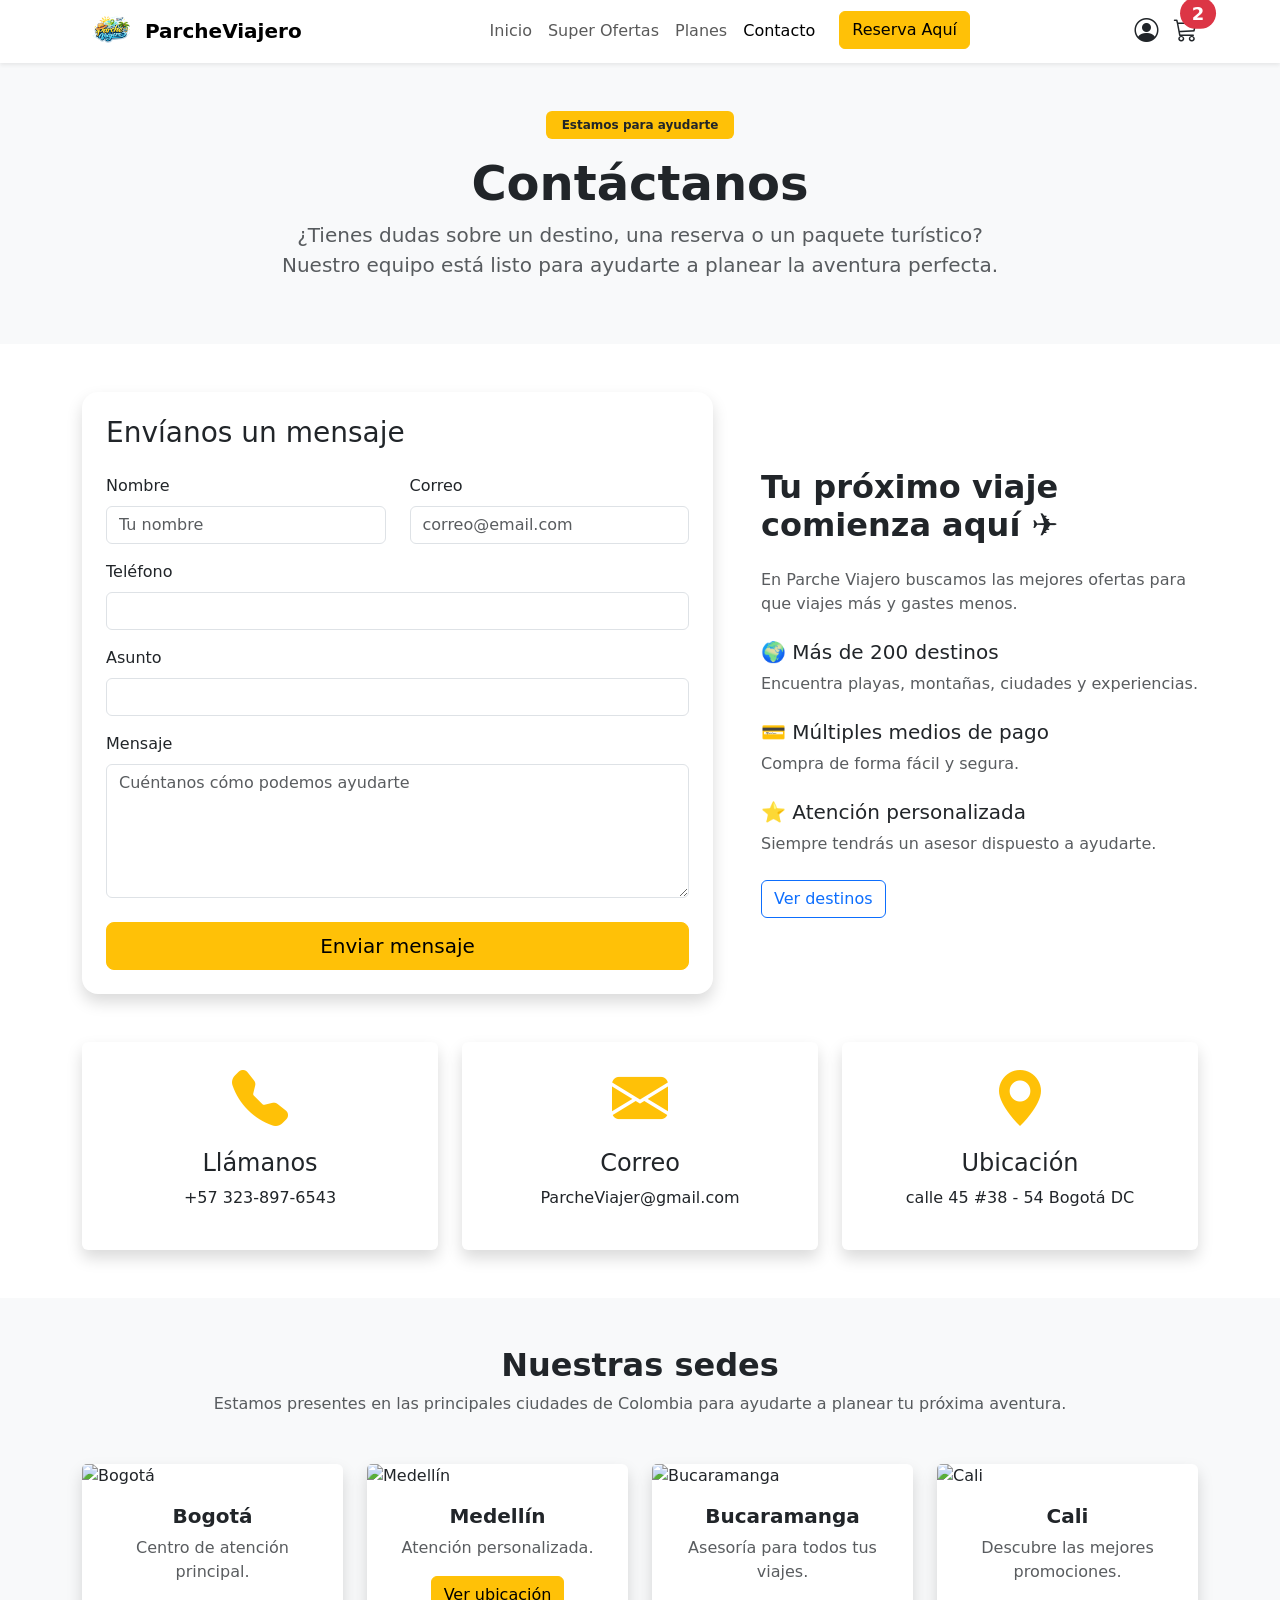
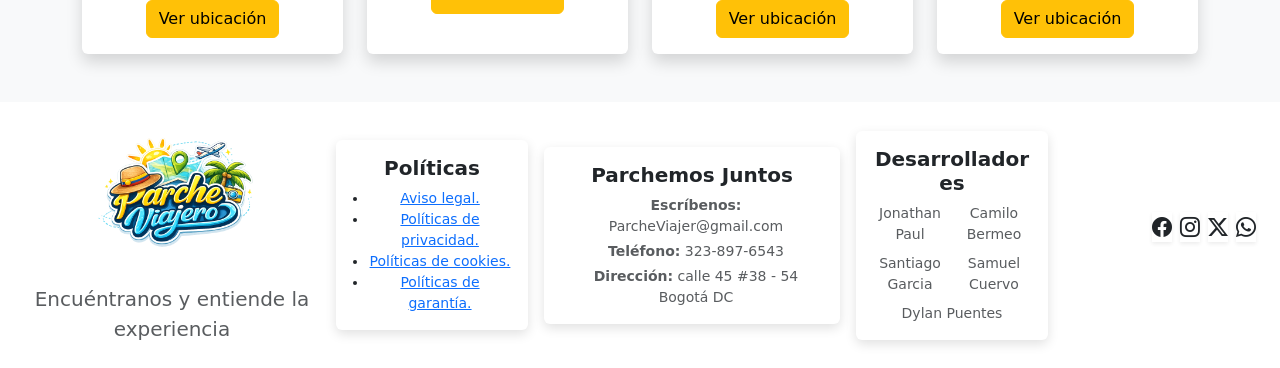
==== contacto.html @ cab7b733 "Agrega página de contacto e imágenes de sedes" ====
<!DOCTYPE html>
<html lang="en">
<head>
    <meta charset="UTF-8">
    <meta name="viewport" content="width=device-width, initial-scale=1.0">
    <title>Parche viajero - Contacto</title>
    <link rel="stylesheet" href="./css/styles.css">
    <link rel="stylesheet" href="./css/navbar.css">
    <link href="https://cdn.jsdelivr.net/npm/bootstrap@5.3.3/dist/css/bootstrap.min.css" rel="stylesheet">
    <link rel="stylesheet" href="https://cdn.jsdelivr.net/npm/bootstrap-icons@1.13.1/font/bootstrap-icons.min.css">
    <link href="https://fonts.googleapis.com/css2?family=Montserrat:wght@600;700&family=Inter:wght@300;400;500&display=swap" rel="stylesheet">
</head>
<body>

    <!-- ================= NAVBAR ================= -->
   <nav class="navbar navbar-expand-lg bg-white shadow-sm sticky-top">

    <div class="container">

        <!-- Logo -->
        <a class="navbar-brand fw-bold d-flex align-items-center" href="index.html">

            <img src="assets/parche viajero.svg"
                alt="Parche Viajero"
                width="55"
                class="me-2">

            ParcheViajero

        </a>

        <button class="navbar-toggler"
            type="button"
            data-bs-toggle="collapse"
            data-bs-target="#menu"
            aria-controls="menu"
            aria-expanded="false"
            aria-label="Abrir menú">

            <span class="navbar-toggler-icon"></span>

        </button>

        <div class="collapse navbar-collapse" id="menu">

            <ul class="navbar-nav mx-auto">

                <li class="nav-item">
                    <a class="nav-link" href="index.html">
                        Inicio
                    </a>
                </li>

                <li class="nav-item">
                    <a class="nav-link" href="#">
                        Super Ofertas
                    </a>
                </li>

                <li class="nav-item">
                    <a class="nav-link" href="#">
                        Planes
                    </a>
                </li>

                <li class="nav-item">
                    <a class="nav-link active" href="contacto.html">
                        Contacto
                    </a>
                </li>

                <li class="nav-item ms-lg-3">
                    <a class="btn btn-warning" href="#">
                        Reserva Aquí
                    </a>
                </li>

            </ul>

            <div class="d-flex align-items-center gap-3">

                <a href="#" class="text-dark fs-4">
                    <i class="bi bi-person-circle"></i>
                </a>

                <a href="#" class="text-dark fs-4 position-relative">

                    <i class="bi bi-cart3"></i>

                    <span class="position-absolute top-0 start-100 translate-middle badge rounded-pill bg-danger">
                        2
                    </span>

                </a>

            </div>

        </div>

    </div>

</nav>

    <!-- ================= NAVBAR ================= -->
<!--================== HERO CONTACTO ==================-->

<section class="py-5 bg-light">

    <div class="container text-center">

        <span class="badge bg-warning text-dark px-3 py-2 mb-3">
            Estamos para ayudarte
        </span>

        <h1 class="display-5 fw-bold">
            Contáctanos
        </h1>

        <p class="lead text-muted col-lg-8 mx-auto">

            ¿Tienes dudas sobre un destino, una reserva o un paquete turístico?
            Nuestro equipo está listo para ayudarte a planear la aventura perfecta.

        </p>

    </div>

</section>

<!--================== FORMULARIO ==================-->

<section class="py-5">

    <div class="container">

        <div class="row g-5 align-items-center">

            <!-- Formulario -->

            <div class="col-lg-7">

                <div class="card shadow border-0 rounded-4 p-4">

                    <h3 class="mb-4">
                        Envíanos un mensaje
                    </h3>

                    <form>

                        <div class="row">

                            <div class="col-md-6 mb-3">

                                <label class="form-label">
                                    Nombre
                                </label>

                                <input
                                    type="text"
                                    class="form-control"
                                    placeholder="Tu nombre">

                            </div>

                            <div class="col-md-6 mb-3">

                                <label class="form-label">
                                    Correo
                                </label>

                                <input
                                    type="email"
                                    class="form-control"
                                    placeholder="correo@email.com">

                            </div>

                        </div>

                        <div class="mb-3">

                            <label class="form-label">
                                Teléfono
                            </label>

                            <input
                                type="tel"
                                class="form-control">

                        </div>

                        <div class="mb-3">

                            <label class="form-label">
                                Asunto
                            </label>

                            <input
                                type="text"
                                class="form-control">

                        </div>

                        <div class="mb-4">

                            <label class="form-label">
                                Mensaje
                            </label>

                            <textarea
                                class="form-control"
                                rows="5"
                                placeholder="Cuéntanos cómo podemos ayudarte"></textarea>

                        </div>

                        <button class="btn btn-warning btn-lg w-100">

                            Enviar mensaje

                        </button>

                    </form>

                </div>

            </div>

            <!-- Información -->

            <div class="col-lg-5">

                <h2 class="fw-bold">

                    Tu próximo viaje comienza aquí ✈️

                </h2>

                <p class="text-muted my-4">

                    En Parche Viajero buscamos las mejores ofertas para que
                    viajes más y gastes menos.

                </p>

                <div class="mb-4">

                    <h5>🌍 Más de 200 destinos</h5>

                    <p class="text-muted">
                        Encuentra playas, montañas, ciudades y experiencias.
                    </p>

                </div>

                <div class="mb-4">

                    <h5>💳 Múltiples medios de pago</h5>

                    <p class="text-muted">
                        Compra de forma fácil y segura.
                    </p>

                </div>

                <div class="mb-4">

                    <h5>⭐ Atención personalizada</h5>

                    <p class="text-muted">
                        Siempre tendrás un asesor dispuesto a ayudarte.
                    </p>

                </div>

                <a href="#" class="btn btn-outline-primary">

                    Ver destinos

                </a>

            </div>

        </div>

    </div>

</section>

<!--================== INFORMACIÓN ==================-->

<section class="pb-5">

    <div class="container">

        <div class="row g-4">

            <div class="col-lg-4">

                <div class="card text-center border-0 shadow h-100 p-4">

                    <i class="bi bi-telephone-fill display-4 text-warning"></i>

                    <h4 class="mt-3">

                        Llámanos

                    </h4>

                    <p>

                        +57 323-897-6543

                    </p>

                </div>

            </div>

            <div class="col-lg-4">

                <div class="card text-center border-0 shadow h-100 p-4">

                    <i class="bi bi-envelope-fill display-4 text-warning"></i>

                    <h4 class="mt-3">

                        Correo

                    </h4>

                    <p>

                       ParcheViajer@gmail.com

                    </p>

                </div>

            </div>

            <div class="col-lg-4">

                <div class="card text-center border-0 shadow h-100 p-4">

                    <i class="bi bi-geo-alt-fill display-4 text-warning"></i>

                    <h4 class="mt-3">

                        Ubicación

                    </h4>

                    <p>

                       calle 45 #38 - 54 Bogotá DC

                    </p>

                </div>

            </div>

        </div>

    </div>

</section>

<!--================== MAPA ==================-->
<!--================== NUESTRAS SEDES ==================-->

<section class="py-5 bg-light">

    <div class="container">

        <div class="text-center mb-5">

            <h2 class="fw-bold">
                Nuestras sedes
            </h2>

            <p class="text-muted">
                Estamos presentes en las principales ciudades de Colombia para ayudarte a planear tu próxima aventura.
            </p>

        </div>

        <div class="row g-4">

            <!-- Bogotá -->

            <div class="col-lg-3 col-md-6">

                <div class="card h-100 shadow border-0">

                    <img src="assets/bogota.svg"
                        class="card-img-top"
                        alt="Bogotá">

                    <div class="card-body text-center">

                        <h5 class="fw-bold">
                            Bogotá
                        </h5>

                        <p class="text-muted">
                            Centro de atención principal.
                        </p>

                        <a href="https://maps.google.com/?q=Bogotá,Colombia"
                            target="_blank"
                            class="btn btn-warning">

                            Ver ubicación

                        </a>

                    </div>

                </div>

            </div>

            <!-- Medellín -->

            <div class="col-lg-3 col-md-6">

                <div class="card h-100 shadow border-0">

                    <img src="assets/medellin.svg"
                        class="card-img-top"
                        alt="Medellín">

                    <div class="card-body text-center">

                        <h5 class="fw-bold">
                            Medellín
                        </h5>

                        <p class="text-muted">
                            Atención personalizada.
                        </p>

                        <a href="https://maps.google.com/?q=Medellín,Colombia"
                            target="_blank"
                            class="btn btn-warning">

                            Ver ubicación

                        </a>

                    </div>

                </div>

            </div>

            <!-- Bucaramanga -->

            <div class="col-lg-3 col-md-6">

                <div class="card h-100 shadow border-0">

                    <img src="assets/bucaramanga.svg"
                        class="card-img-top"
                        alt="Bucaramanga">

                    <div class="card-body text-center">

                        <h5 class="fw-bold">
                            Bucaramanga
                        </h5>

                        <p class="text-muted">
                            Asesoría para todos tus viajes.
                        </p>

                        <a href="https://maps.google.com/?q=Bucaramanga,Colombia"
                            target="_blank"
                            class="btn btn-warning">

                            Ver ubicación

                        </a>

                    </div>

                </div>

            </div>

            <!-- Cali -->

            <div class="col-lg-3 col-md-6">

                <div class="card h-100 shadow border-0">

                    <img src="assets/cali.svg"
                        class="card-img-top"
                        alt="Cali">

                    <div class="card-body text-center">

                        <h5 class="fw-bold">
                            Cali
                        </h5>

                        <p class="text-muted">
                            Descubre las mejores promociones.
                        </p>

                        <a href="https://maps.google.com/?q=Cali,Colombia"
                            target="_blank"
                            class="btn btn-warning">

                            Ver ubicación

                        </a>

                    </div>

                </div>

            </div>

        </div>

    </div>

</section>

<!-- ================= FOOTER ================= -->

<footer class="footer-container py-4">
        <div class="container-fluid px-4">
            <div class="row align-items-center g-3">
                <!--Imagen de parcheviajero-->
                <div class="col-xl-3 col-lg-3 col-md-6 text-center">
                    <div class="d-flex align-items-center justify-content-center mb-2">
                        <!--Titulo al lado de la imagen-->
                        <img src="./assets/parche viajero.svg" alt="Parche Viajero" class="img-fluid me-2"
                            style="max-height: 150px;">

                    </div>
                    <p class="text-muted fs-5 mb-0">Encuéntranos y entiende la experiencia</p>
                </div>
                <!--Politicas-->
                <div class="col-xl-2 col-lg-3 col-md-6">
                    <div class="card p-3 border-0 h-100 text-center">
                        <h5 class="fw-bold mb-2 text-center">Políticas</h5>
                        <ul class="list-unstyled small mb-0 ps-3" style="list-style-type: disc;">
                            <!--Links de las politicas-->
                            <li>
                                <a href="https://marketing4ecommerce.co/aviso-legal/" target="_blank"
                                    rel="noopener noreferrer" class="text-secondary-custom">Aviso legal.</a>
                            </li>
                            <li>
                                <a href="https://sedeelectronica.sic.gov.co/politica-de-tratamiento-de-datos-personales"
                                    target="_blank" rel="noopener noreferrer" class="text-secondary-custom">Políticas de
                                    privacidad.</a>
                            </li>
                            <li>
                                <a href="https://www.riohacha-laguajira.gov.co/Style%20Library/PDFs/Politicas%20de%20Cookies%20-%20Ley%201581%20de%202012.pdf"
                                    target="_blank" rel="noopener noreferrer" class="text-secondary-custom">Políticas de
                                    cookies.</a>
                            </li>
                            <li>
                                <a href="https://www.mincit.gov.co/minindustria/estrategia-transversal/regulacion/proteccion-del-consumidor"
                                    target="_blank" rel="noopener noreferrer" class="text-secondary-custom">Políticas de
                                    garantía.</a>
                            </li>
                        </ul>
                    </div>
                </div>
                <!--Contacto-->
                <div class="col-xl-3 col-lg-3 col-md-6">
                    <div class="card p-3 border-0 h-100 text-center">
                        <h5 class="fw-bold mb-2 text-center">Parchemos Juntos</h5>
                        <div class="small text-muted ps-2">
                            <p class="mb-1"><strong>Escríbenos:</strong> ParcheViajer@gmail.com</p>
                            <p class="mb-1"><strong>Teléfono:</strong> 323-897-6543</p>
                            <p class="mb-0"><strong>Dirección:</strong> calle 45 #38 - 54 Bogotá DC</p>
                        </div>
                    </div>
                </div>
                <!--Desarrolladores-->
                <div class="col-xl-2 col-lg-3 col-md-6">
                    <div class="card p-3 border-0 h-100 text-center">
                        <h5 class="fw-bold mb-2 text-center">Desarrolladores</h5>
                        <div class="row g-2 small text-muted justify-content-center align-items-center">
                            <div class="col-6 text-center">Jonathan Paul</div>
                            <div class="col-6 text-center">Camilo Bermeo</div>
                            <div class="col-6 text-center">Santiago Garcia</div>
                            <div class="col-6 text-center">Samuel Cuervo</div>
                            <div class="col-12 text-center">Dylan Puentes</div>
                        </div>
                    </div>
                </div>
                <!--Redes Sociales-->
                <div class="col-xl-2 col-lg-12 d-flex justify-content-center justify-content-xl-end gap-2 mt-3 mt-xl-0">
                    <a href="#"
                        class="social-circle shadow-sm d-flex align-items-center justify-content-center text-dark text-decoration-none">
                        <i class="bi bi-facebook fs-5"></i>
                    </a>
                    <a href="#"
                        class="social-circle shadow-sm d-flex align-items-center justify-content-center text-dark text-decoration-none">
                        <i class="bi bi-instagram fs-5"></i>
                    </a>
                    <a href="#"
                        class="social-circle shadow-sm d-flex align-items-center justify-content-center text-dark text-decoration-none">
                        <i class="bi bi-twitter-x fs-5"></i>
                    </a>
                    <a href="#"
                        class="social-circle shadow-sm d-flex align-items-center justify-content-center text-dark text-decoration-none">
                        <i class="bi bi-whatsapp fs-5"></i>
                    </a>
                </div>
            </div>
        </div>
    </footer>
<!-- ================= FOOTER ================= -->

<!-- Bootstrap JS -->

<script src="https://cdn.jsdelivr.net/npm/bootstrap@5.3.7/dist/js/bootstrap.bundle.min.js"></script>


</body>
</html>
---- css/styles.css ----
@import url(variable.css);
body{
    background-color: var(--background);
    color: var(--text-dark);

}
.btn-primary{
    background-color: var(--primary);
    border: none;
    }
.btn-primary :hover{
    background-color: var(--primary-dark);
    
}
.card{
    background-color: var(--surface);
    border-radius: var(--radius);
    box-shadow: var(--shadow);
}
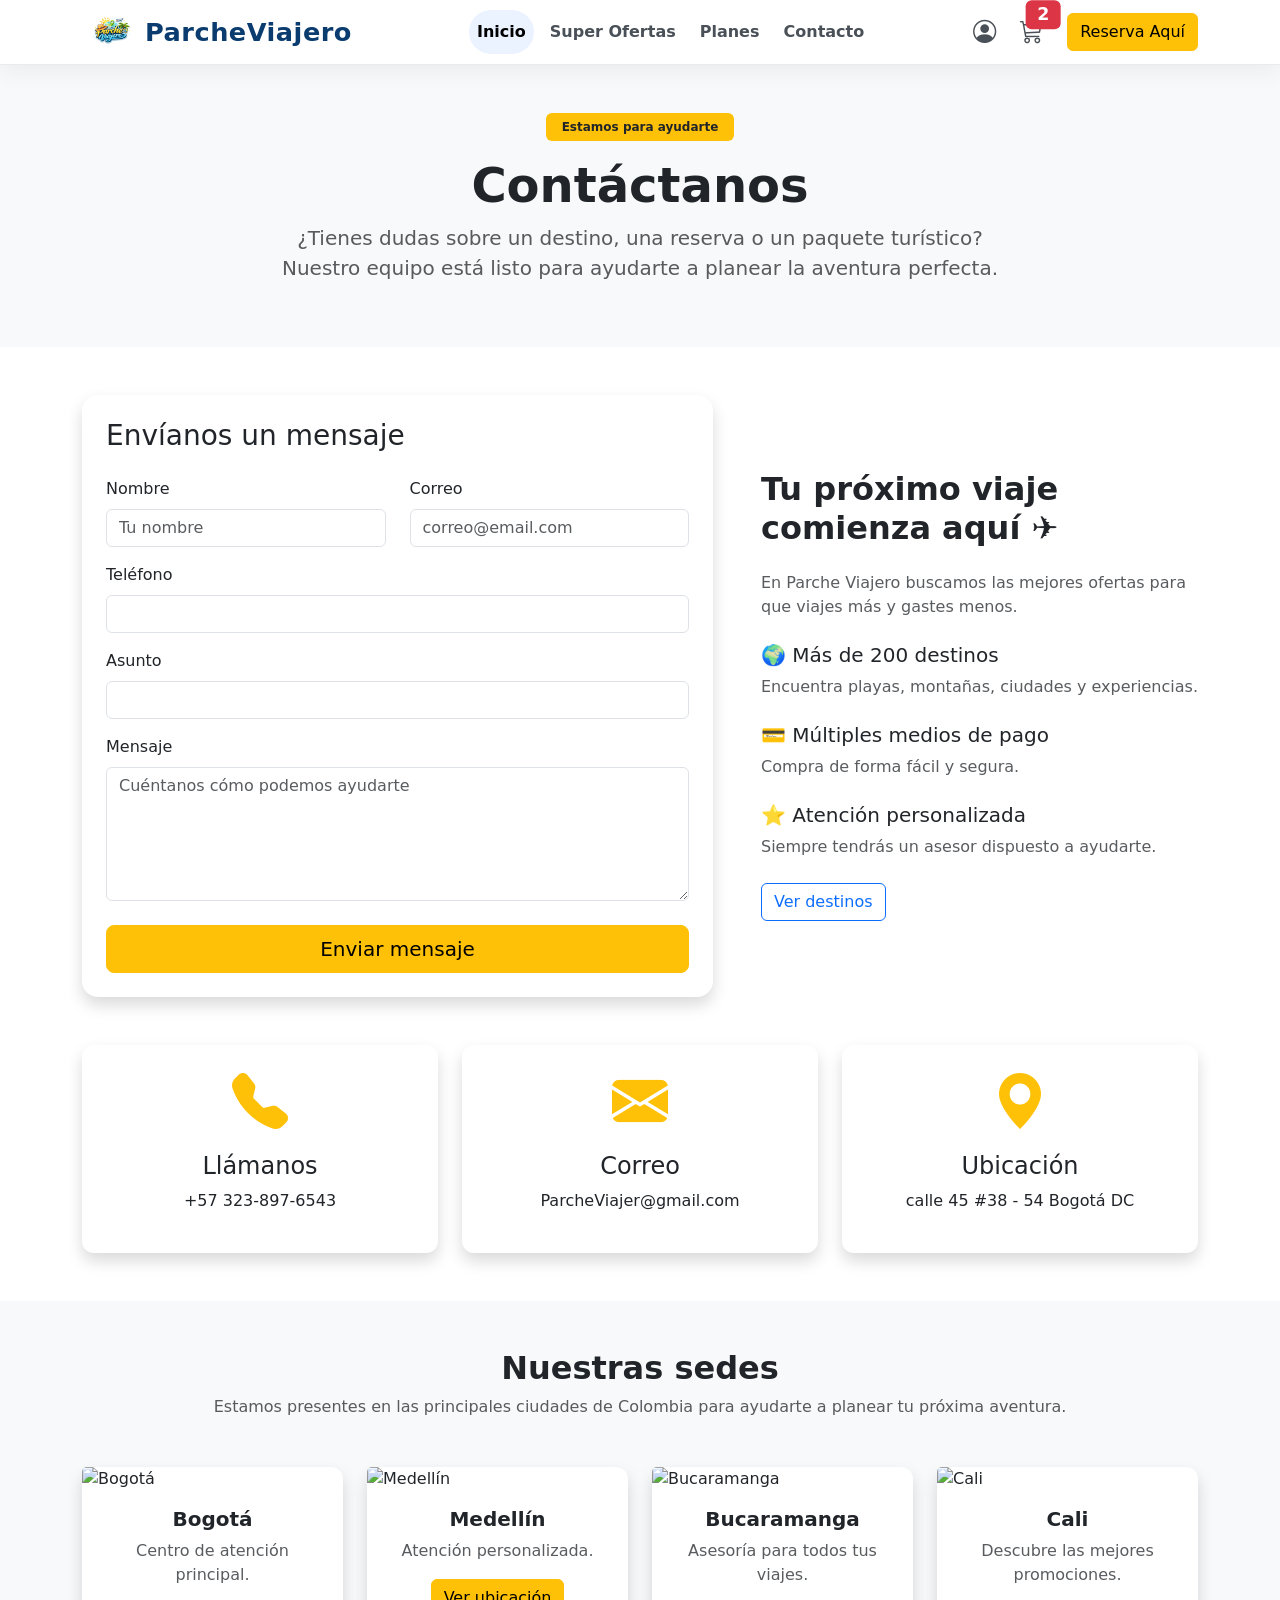
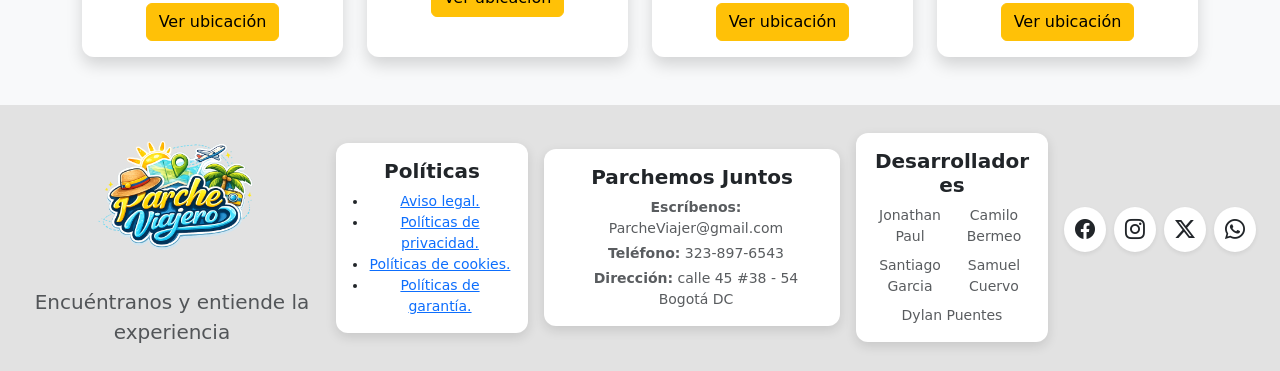
==== commit 4ee75006: "Actualiza diseño del index" ====
--- a/contacto.html
+++ b/contacto.html
@@ -6,36 +6,39 @@
     <title>Parche viajero - Contacto</title>
     <link rel="stylesheet" href="./css/styles.css">
     <link rel="stylesheet" href="./css/navbar.css">
+    <link rel="stylesheet" href="./css/footer.css">
     <link href="https://cdn.jsdelivr.net/npm/bootstrap@5.3.3/dist/css/bootstrap.min.css" rel="stylesheet">
     <link rel="stylesheet" href="https://cdn.jsdelivr.net/npm/bootstrap-icons@1.13.1/font/bootstrap-icons.min.css">
-    <link href="https://fonts.googleapis.com/css2?family=Montserrat:wght@600;700&family=Inter:wght@300;400;500&display=swap" rel="stylesheet">
+    <link
+        href="https://fonts.googleapis.com/css2?family=Montserrat:wght@600;700&family=Inter:wght@300;400;500&display=swap"
+        rel="stylesheet">
 </head>
+
 <body>
 
     <!-- ================= NAVBAR ================= -->
-   <nav class="navbar navbar-expand-lg bg-white shadow-sm sticky-top">
+    <nav class="navbar navbar-expand-lg navbar-custom sticky-top">
 
     <div class="container">
 
         <!-- Logo -->
-        <a class="navbar-brand fw-bold d-flex align-items-center" href="index.html">
+
+        <a class="navbar-brand d-flex align-items-center" href="index.html">
 
             <img src="assets/parche viajero.svg"
                 alt="Parche Viajero"
-                width="55"
-                class="me-2">
-
-            ParcheViajero
+                class="logo me-2">
+
+            <span class="logo-text">
+                ParcheViajero
+            </span>
 
         </a>
 
         <button class="navbar-toggler"
             type="button"
             data-bs-toggle="collapse"
-            data-bs-target="#menu"
-            aria-controls="menu"
-            aria-expanded="false"
-            aria-label="Abrir menú">
+            data-bs-target="#menu">
 
             <span class="navbar-toggler-icon"></span>
 
@@ -46,7 +49,7 @@
             <ul class="navbar-nav mx-auto">
 
                 <li class="nav-item">
-                    <a class="nav-link" href="index.html">
+                    <a class="nav-link active" href="index.html">
                         Inicio
                     </a>
                 </li>
@@ -64,32 +67,34 @@
                 </li>
 
                 <li class="nav-item">
-                    <a class="nav-link active" href="contacto.html">
+                    <a class="nav-link" href="contacto.html">
                         Contacto
                     </a>
                 </li>
 
-                <li class="nav-item ms-lg-3">
-                    <a class="btn btn-warning" href="#">
-                        Reserva Aquí
-                    </a>
-                </li>
-
             </ul>
 
-            <div class="d-flex align-items-center gap-3">
-
-                <a href="#" class="text-dark fs-4">
+            <div class="d-flex align-items-center">
+
+                <a href="#" class="icon-navbar me-4">
+
                     <i class="bi bi-person-circle"></i>
+
                 </a>
 
-                <a href="#" class="text-dark fs-4 position-relative">
+                <a href="#" class="icon-navbar position-relative me-4">
 
                     <i class="bi bi-cart3"></i>
 
-                    <span class="position-absolute top-0 start-100 translate-middle badge rounded-pill bg-danger">
+                    <span class="badge bg-danger position-absolute top-0 start-100 translate-middle">
                         2
                     </span>
+
+                </a>
+
+                <a href="#" class="btn btn-warning btn-reserva">
+
+                    Reserva Aquí
 
                 </a>
 
--- a/css/navbar.css
+++ b/css/navbar.css
@@ -0,0 +1,125 @@
+/*================ NAVBAR LUXURY =================*/
+
+.navbar-custom{
+
+    background:#ffffff;
+
+    padding:18px 0;
+
+    border-bottom:1px solid #E9ECEF;
+
+    box-shadow:0 6px 25px rgba(0,0,0,.06);
+
+}
+
+.logo{
+
+    width:55px;
+
+}
+
+.logo-text{
+
+    color:#0B3C6F;
+
+    font-size:1.6rem;
+
+    font-weight:700;
+
+    letter-spacing:.5px;
+
+}
+
+.navbar-nav{
+
+    gap:8px;
+
+}
+
+.navbar-nav .nav-link{
+
+    color:#495057;
+
+    font-weight:600;
+
+    padding:10px 18px;
+
+    border-radius:40px;
+
+    transition:.35s;
+
+}
+
+.navbar-nav .nav-link:hover{
+
+    color:#0B3C6F;
+
+    background:#F4F8FC;
+
+}
+
+.navbar-nav .nav-link.active{
+
+    color:#0B3C6F;
+
+    background:#EAF3FF;
+
+}
+
+.icon-navbar{
+
+    color:#495057;
+
+    font-size:1.45rem;
+
+    transition:.3s;
+
+}
+
+.icon-navbar:hover{
+
+    color:#1E88E5;
+
+    transform:scale(1.1);
+
+}
+
+.btn-reserva{
+
+    background:#FFC107;
+
+    color:#212529;
+
+    border:none;
+
+    border-radius:40px;
+
+    padding:12px 28px;
+
+    font-weight:700;
+
+    transition:.35s;
+
+}
+
+.btn-reserva:hover{
+
+    background:#FFCA2C;
+
+    transform:translateY(-2px);
+
+    box-shadow:0 12px 25px rgba(255,193,7,.35);
+
+}
+
+.navbar-toggler{
+
+    border:none;
+
+}
+
+.navbar-toggler:focus{
+
+    box-shadow:none;
+
+}
--- a/css/footer.css
+++ b/css/footer.css
@@ -0,0 +1,31 @@
+/*Fondo gris del footer*/
+.footer-container {
+    background-color: #E2E2E2; 
+}
+/*Priorizar el diseño blanco, bordes y sombra a las tarjetas*/
+.card {
+    background-color: var(--surface) !important;
+    border-radius: var(--radius) !important;
+    box-shadow: var(--shadow) !important;
+}
+
+/*Círculos blancos para las redes sociales*/
+.social-circle {
+    width: 45px;
+    height: 45px;
+    background-color: var(--surface);
+    border-radius: 50%;
+    box-shadow: var(--shadow);
+    transition: transform 0.2s ease, background-color 0.2s ease;
+}
+/*Animacion circulos de redes sociales*/
+.social-circle:hover {
+    transform: translateY(-3px);
+    background-color: var(--background);
+}
+
+/*Animacion links de politicas*/
+.text-secondary-custom:hover {
+    color: var(--primary);
+}
+
